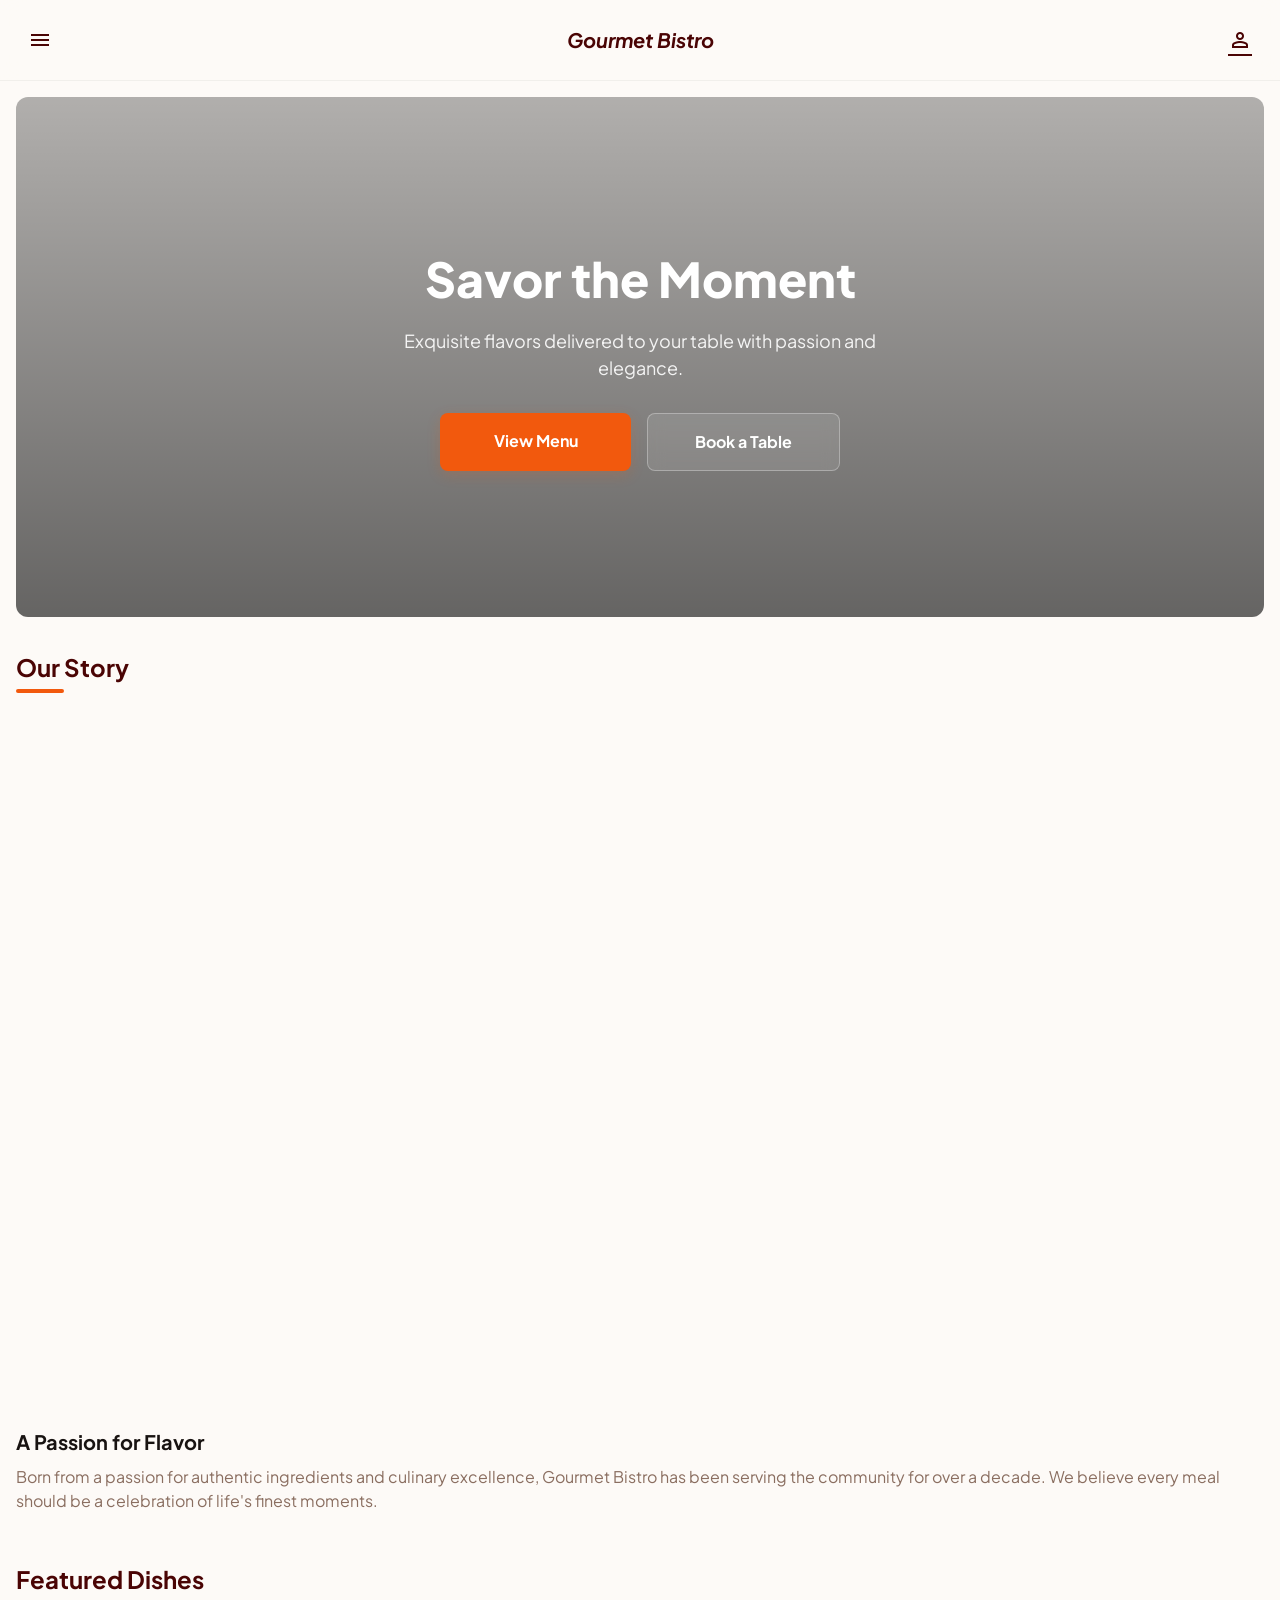
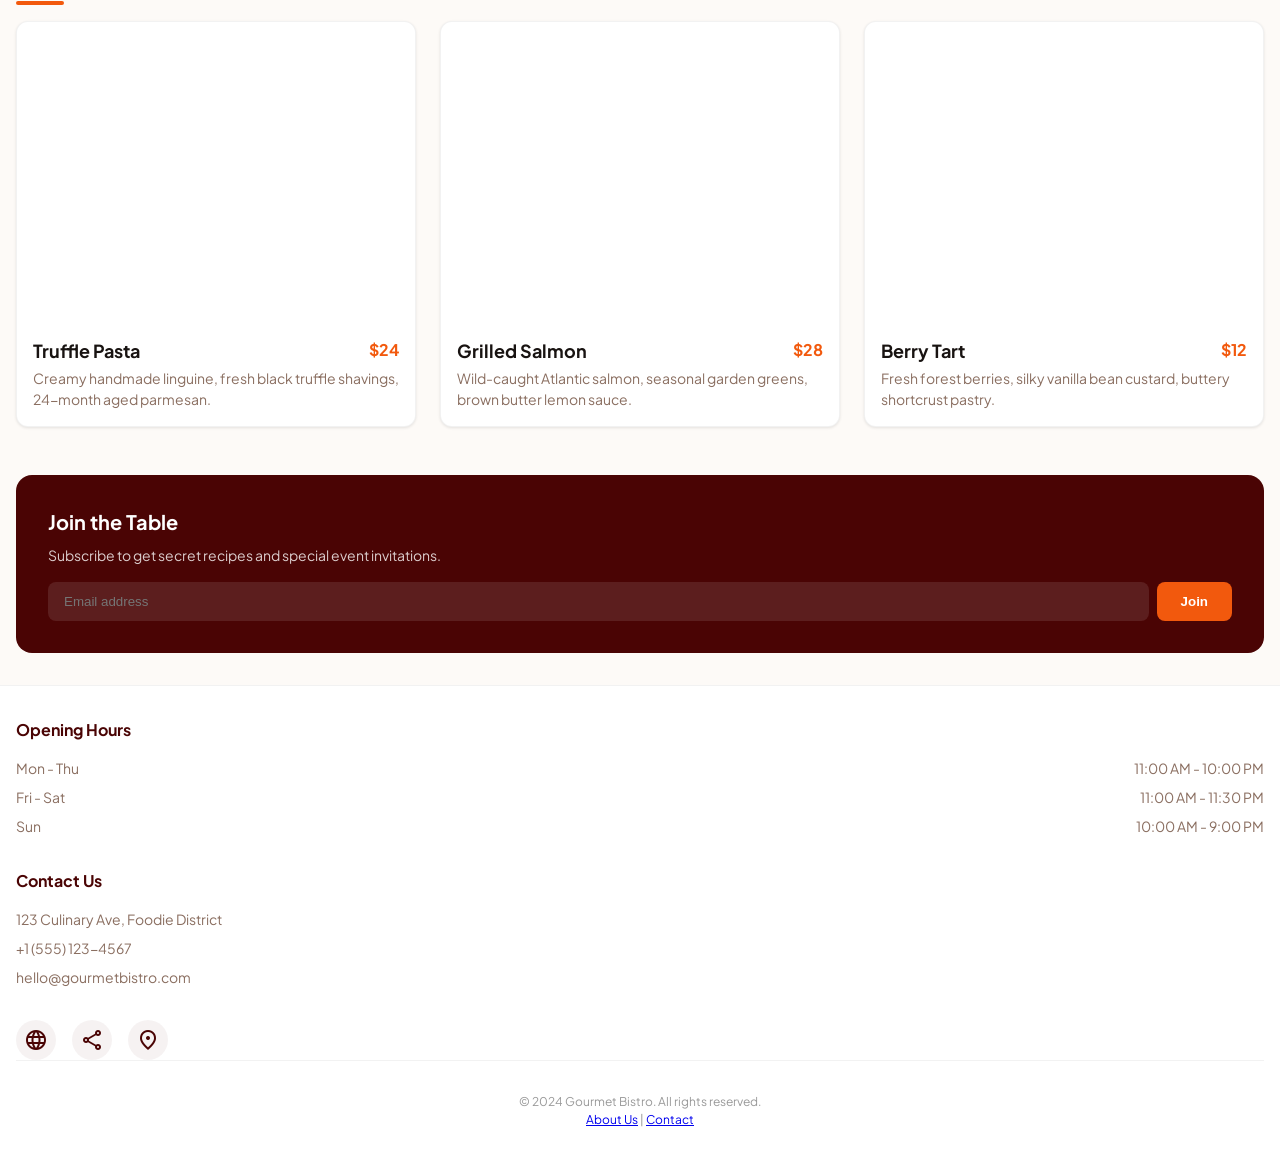
==== index.html @ b4aa8f28 "Initial commit: Restaurant project with HTML and CSS pages" ====
<!DOCTYPE html>
<html lang="en">
<head>
    <meta charset="UTF-8">
    <meta name="viewport" content="width=device-width, initial-scale=1.0">
    <title>Gourmet Bistro - Home</title>
    <link rel="stylesheet" href="css/index.css">
    <link href="https://fonts.googleapis.com/css2?family=Plus+Jakarta+Sans:wght@400;500;600;700;800&display=swap" rel="stylesheet">
    <link href="https://fonts.googleapis.com/css2?family=Material+Symbols+Outlined:wght@100..700,0..1&display=swap" rel="stylesheet">
</head>
<body>
    <div class="top-app-bar">
        <button class="icon-btn">
            <span class="material-symbols-outlined">menu</span>
        </button>
        <h2>Gourmet Bistro</h2>
        <a href="login.html" class="icon-btn">
            <span class="material-symbols-outlined">person</span>
        </a>
    </div>

    <section class="hero">
        <h1>Savor the Moment</h1>
        <p>Exquisite flavors delivered to your table with passion and elegance.</p>
        <div class="hero-btns">
            <a href="menu.html" class="btn-primary">View Menu</a>
            <a href="reservation.html" class="btn-outline">Book a Table</a>
        </div>
    </section>

    <section class="section-header">
        <h2>Our Story</h2>
        <div class="underline"></div>
    </section>

    <div class="story-content">
        <div class="story-image"></div>
        <div class="story-info">
            <p class="story-title">A Passion for Flavor</p>
            <p class="story-text">
                Born from a passion for authentic ingredients and culinary excellence, Gourmet Bistro has been serving the community for over a decade. We believe every meal should be a celebration of life's finest moments.
            </p>
        </div>
    </div>

    <section class="section-header">
        <h2>Featured Dishes</h2>
        <div class="underline"></div>
    </section>

    <div class="dishes-grid">
        <!-- Dish 1 -->
        <div class="dish-card">
            <div class="dish-image" style="background-image: url('https://lh3.googleusercontent.com/aida-public/[base64]');"></div>
            <div class="dish-info">
                <div class="dish-header">
                    <h3>Truffle Pasta</h3>
                    <span class="price">$24</span>
                </div>
                <p class="dish-desc">Creamy handmade linguine, fresh black truffle shavings, 24-month aged parmesan.</p>
            </div>
        </div>
        <!-- Dish 2 -->
        <div class="dish-card">
            <div class="dish-image" style="background-image: url('https://lh3.googleusercontent.com/aida-public/[base64]');"></div>
            <div class="dish-info">
                <div class="dish-header">
                    <h3>Grilled Salmon</h3>
                    <span class="price">$28</span>
                </div>
                <p class="dish-desc">Wild-caught Atlantic salmon, seasonal garden greens, brown butter lemon sauce.</p>
            </div>
        </div>
        <!-- Dish 3 -->
        <div class="dish-card">
            <div class="dish-image" style="background-image: url('https://lh3.googleusercontent.com/aida-public/[base64]');"></div>
            <div class="dish-info">
                <div class="dish-header">
                    <h3>Berry Tart</h3>
                    <span class="price">$12</span>
                </div>
                <p class="dish-desc">Fresh forest berries, silky vanilla bean custard, buttery shortcrust pastry.</p>
            </div>
        </div>
    </div>

    <section class="newsletter">
        <h3>Join the Table</h3>
        <p>Subscribe to get secret recipes and special event invitations.</p>
        <div class="newsletter-form">
            <input type="email" placeholder="Email address">
            <button>Join</button>
        </div>
    </section>

    <footer>
        <div class="footer-section">
            <h4>Opening Hours</h4>
            <div class="hours-row"><span>Mon - Thu</span> <span>11:00 AM - 10:00 PM</span></div>
            <div class="hours-row"><span>Fri - Sat</span> <span>11:00 AM - 11:30 PM</span></div>
            <div class="hours-row"><span>Sun</span> <span>10:00 AM - 9:00 PM</span></div>
        </div>
        <div class="footer-section">
            <h4>Contact Us</h4>
            <div class="contact-info">
                <p>123 Culinary Ave, Foodie District</p>
                <p>+1 (555) 123-4567</p>
                <p>hello@gourmetbistro.com</p>
            </div>
        </div>
        <div class="social-links">
            <div class="social-icon"><span class="material-symbols-outlined">language</span></div>
            <div class="social-icon"><span class="material-symbols-outlined">share</span></div>
            <div class="social-icon"><span class="material-symbols-outlined">location_on</span></div>
        </div>
        <div class="footer-bottom">
            <p>© 2024 Gourmet Bistro. All rights reserved.</p>
            <p><a href="about.html">About Us</a> | <a href="contact.html">Contact</a></p>
        </div>
    </footer>
</body>
</html>
---- css/index.css ----
:root {
    --primary: #f2590d;
    --background-light: #fdfaf7;
    --background-dark: #1a0f0a;
    --accent-burgundy: #4a0404;
    --text-main: #181311;
    --text-muted: #8a6e60;
    --white: #ffffff;
    --font-display: 'Plus Jakarta Sans', sans-serif;
}

* {
    margin: 0;
    padding: 0;
    box-sizing: border-box;
}

body {
    background-color: var(--background-light);
    color: var(--text-main);
    font-family: var(--font-display);
    line-height: 1.5;
    min-height: 100vh;
}

/* Dark Mode support */
@media (prefers-color-scheme: dark) {
    body {
        background-color: var(--background-dark);
        color: var(--white);
    }
}

.container {
    width: 100%;
    margin-right: auto;
    margin-left: auto;
}

/* Header */
.top-app-bar {
    position: sticky;
    top: 0;
    z-index: 50;
    display: flex;
    align-items: center;
    justify-content: space-between;
    background-color: rgba(253, 250, 247, 0.9);
    backdrop-filter: blur(12px);
    padding: 1rem;
    border-bottom: 1px solid rgba(24, 19, 17, 0.05);
}

.top-app-bar h2 {
    color: var(--accent-burgundy);
    font-size: 1.25rem;
    font-weight: 700;
    font-style: italic;
    flex: 1;
    text-align: center;
}

.icon-btn {
    width: 3rem;
    height: 3rem;
    display: flex;
    align-items: center;
    justify-content: center;
    background: transparent;
    border: none;
    cursor: pointer;
    color: var(--accent-burgundy);
}

/* Hero Section */
.hero {
    min-height: 520px;
    display: flex;
    flex-direction: column;
    align-items: center;
    justify-content: center;
    padding: 1.5rem;
    text-align: center;
    background-size: cover;
    background-position: center;
    background-image: linear-gradient(rgba(0, 0, 0, 0.3), rgba(0, 0, 0, 0.6)), url('https://lh3.googleusercontent.com/aida-public/[base64]');
    margin: 1rem;
    border-radius: 0.75rem;
}

.hero h1 {
    color: var(--white);
    font-size: 3rem;
    font-weight: 800;
    margin-bottom: 0.75rem;
}

.hero p {
    color: rgba(255, 255, 255, 0.9);
    font-size: 1.125rem;
    max-width: 480px;
    margin: 0 auto 2rem;
}

.hero-btns {
    display: flex;
    gap: 1rem;
    width: 100%;
    max-width: 400px;
}

.btn-primary {
    background-color: var(--primary);
    color: var(--white);
    padding: 1rem 1.5rem;
    border-radius: 0.5rem;
    font-weight: 700;
    text-decoration: none;
    flex: 1;
    box-shadow: 0 4px 14px rgba(242, 89, 13, 0.2);
    border: none;
}

.btn-outline {
    background-color: rgba(255, 255, 255, 0.1);
    color: var(--white);
    padding: 1rem 1.5rem;
    border-radius: 0.5rem;
    font-weight: 700;
    text-decoration: none;
    flex: 1;
    backdrop-filter: blur(8px);
    border: 1px solid rgba(255, 255, 255, 0.3);
}

/* Section Styling */
.section-header {
    margin-top: 2rem;
    padding: 0 1rem;
}

.section-header h2 {
    color: var(--accent-burgundy);
    font-size: 1.5rem;
    font-weight: 700;
    margin-bottom: 0.25rem;
}

.underline {
    width: 3rem;
    height: 4px;
    background-color: var(--primary);
    border-radius: 9999px;
}

/* Our Story */
.story-content {
    padding: 1rem;
}

.story-image {
    width: 100%;
    aspect-ratio: 16/9;
    background-size: cover;
    background-position: center;
    border-radius: 0.75rem;
    margin-bottom: 1rem;
    background-image: url('https://lh3.googleusercontent.com/aida-public/[base64]');
}

.story-title {
    font-size: 1.25rem;
    font-weight: 700;
    margin-bottom: 0.5rem;
}

.story-text {
    color: var(--text-muted);
}

/* Featured Dishes */
.dishes-grid {
    display: grid;
    grid-template-columns: 1fr;
    gap: 1.5rem;
    padding: 1rem;
}

.dish-card {
    background: var(--white);
    border-radius: 0.75rem;
    overflow: hidden;
    box-shadow: 0 1px 3px rgba(0,0,0,0.1);
    border: 1px solid rgba(0,0,0,0.05);
}

.dish-image {
    width: 100%;
    aspect-ratio: 4/3;
    background-size: cover;
    background-position: center;
}

.dish-info {
    padding: 1rem;
}

.dish-header {
    display: flex;
    justify-content: space-between;
    align-items: center;
    margin-bottom: 0.25rem;
}

.dish-header h3 {
    font-size: 1.125rem;
    font-weight: 700;
}

.dish-header .price {
    color: var(--primary);
    font-weight: 700;
}

.dish-desc {
    font-size: 0.875rem;
    color: var(--text-muted);
}

/* Newsletter */
.newsletter {
    background-color: var(--accent-burgundy);
    color: var(--white);
    padding: 2rem;
    margin: 2rem 1rem;
    border-radius: 1rem;
}

.newsletter h3 {
    font-size: 1.25rem;
    font-weight: 700;
    margin-bottom: 0.5rem;
}

.newsletter p {
    font-size: 0.875rem;
    opacity: 0.8;
    margin-bottom: 1rem;
}

.newsletter-form {
    display: flex;
    gap: 0.5rem;
}

.newsletter-form input {
    flex: 1;
    padding: 0.75rem 1rem;
    border-radius: 0.5rem;
    border: none;
    background: rgba(255,255,255,0.1);
    color: var(--white);
}

.newsletter-form button {
    background-color: var(--primary);
    color: var(--white);
    padding: 0.75rem 1.5rem;
    border-radius: 0.5rem;
    border: none;
    font-weight: 700;
    cursor: pointer;
}

/* Footer */
footer {
    background-color: var(--white);
    padding: 2rem 1rem;
    border-top: 1px solid rgba(0,0,0,0.05);
}

.footer-section {
    margin-bottom: 2rem;
}

.footer-section h4 {
    color: var(--accent-burgundy);
    margin-bottom: 1rem;
    font-weight: 700;
}

.hours-row {
    display: flex;
    justify-content: space-between;
    font-size: 0.875rem;
    color: var(--text-muted);
    margin-bottom: 0.5rem;
}

.contact-info p {
    font-size: 0.875rem;
    color: var(--text-muted);
    margin-bottom: 0.5rem;
}

.social-links {
    display: flex;
    gap: 1rem;
}

.social-icon {
    width: 2.5rem;
    height: 2.5rem;
    background: rgba(74, 4, 4, 0.05);
    border-radius: 50%;
    display: flex;
    align-items: center;
    justify-content: center;
    color: var(--accent-burgundy);
}

.footer-bottom {
    padding-top: 2rem;
    border-top: 1px solid rgba(0,0,0,0.05);
    text-align: center;
    font-size: 0.75rem;
    color: #999;
}

/* Responsive */
@media (min-width: 768px) {
    .dishes-grid {
        grid-template-columns: repeat(3, 1fr);
    }
}
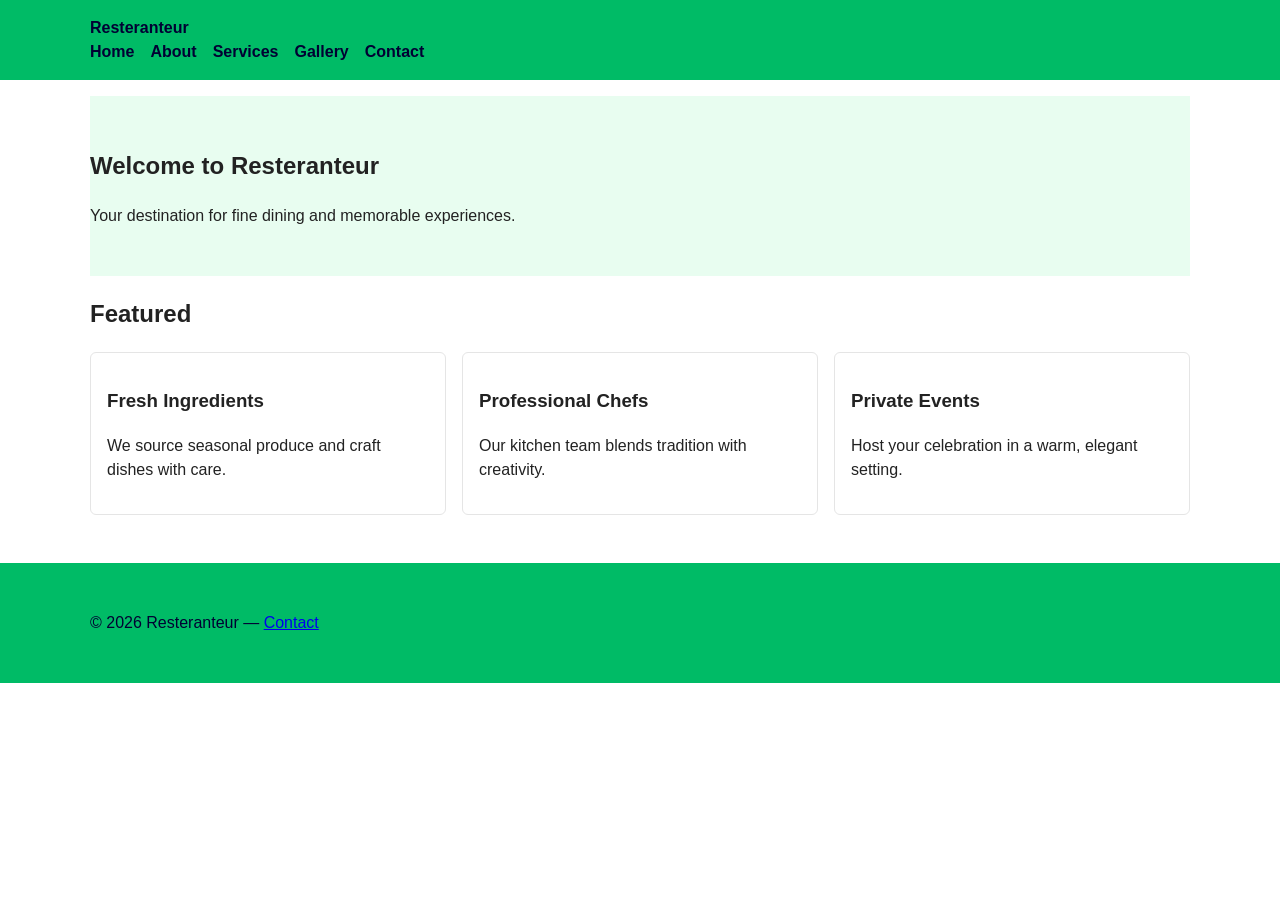
==== commit ebd1a6d9: "Add 5-page HTML site" ====
--- a/index.html
+++ b/index.html
@@ -1,122 +1,68 @@
-<!DOCTYPE html>
+<!doctype html>
 <html lang="en">
 <head>
-    <meta charset="UTF-8">
-    <meta name="viewport" content="width=device-width, initial-scale=1.0">
-    <title>Gourmet Bistro - Home</title>
-    <link rel="stylesheet" href="css/index.css">
-    <link href="https://fonts.googleapis.com/css2?family=Plus+Jakarta+Sans:wght@400;500;600;700;800&display=swap" rel="stylesheet">
-    <link href="https://fonts.googleapis.com/css2?family=Material+Symbols+Outlined:wght@100..700,0..1&display=swap" rel="stylesheet">
+  <meta charset="utf-8">
+  <meta name="viewport" content="width=device-width, initial-scale=1">
+  <title>Resteranteur — Home</title>
+  <style>
+    :root{font-family:Arial,Helvetica,sans-serif;color:#222}
+    body{margin:0;line-height:1.5}
+    header,footer{background:#0b6;color:#003}
+    .container{width:90%;max-width:1100px;margin:0 auto;padding:1rem}
+    nav ul{list-style:none;padding:0;display:flex;gap:1rem;margin:0}
+    nav a{color:inherit;text-decoration:none;font-weight:600}
+    .hero{padding:2rem 0;background:#e8fdf0}
+    .grid{display:grid;grid-template-columns:repeat(auto-fit,minmax(220px,1fr));gap:1rem}
+    .card{background:#fff;padding:1rem;border:1px solid #e5e5e5;border-radius:6px}
+    footer{padding:1rem 0;margin-top:2rem}
+    .logo{font-weight:700}
+  </style>
 </head>
 <body>
-    <div class="top-app-bar">
-        <button class="icon-btn">
-            <span class="material-symbols-outlined">menu</span>
-        </button>
-        <h2>Gourmet Bistro</h2>
-        <a href="login.html" class="icon-btn">
-            <span class="material-symbols-outlined">person</span>
-        </a>
+  <header>
+    <div class="container">
+      <div class="logo">Resteranteur</div>
+      <nav>
+        <ul>
+          <li><a href="index.html">Home</a></li>
+          <li><a href="about.html">About</a></li>
+          <li><a href="services.html">Services</a></li>
+          <li><a href="gallery.html">Gallery</a></li>
+          <li><a href="contact.html">Contact</a></li>
+        </ul>
+      </nav>
     </div>
+  </header>
 
+  <main class="container">
     <section class="hero">
-        <h1>Savor the Moment</h1>
-        <p>Exquisite flavors delivered to your table with passion and elegance.</p>
-        <div class="hero-btns">
-            <a href="menu.html" class="btn-primary">View Menu</a>
-            <a href="reservation.html" class="btn-outline">Book a Table</a>
-        </div>
+      <h1>Welcome to Resteranteur</h1>
+      <p>Your destination for fine dining and memorable experiences.</p>
     </section>
 
-    <section class="section-header">
-        <h2>Our Story</h2>
-        <div class="underline"></div>
+    <section>
+      <h2>Featured</h2>
+      <div class="grid">
+        <article class="card">
+          <h3>Fresh Ingredients</h3>
+          <p>We source seasonal produce and craft dishes with care.</p>
+        </article>
+        <article class="card">
+          <h3>Professional Chefs</h3>
+          <p>Our kitchen team blends tradition with creativity.</p>
+        </article>
+        <article class="card">
+          <h3>Private Events</h3>
+          <p>Host your celebration in a warm, elegant setting.</p>
+        </article>
+      </div>
     </section>
+  </main>
 
-    <div class="story-content">
-        <div class="story-image"></div>
-        <div class="story-info">
-            <p class="story-title">A Passion for Flavor</p>
-            <p class="story-text">
-                Born from a passion for authentic ingredients and culinary excellence, Gourmet Bistro has been serving the community for over a decade. We believe every meal should be a celebration of life's finest moments.
-            </p>
-        </div>
+  <footer>
+    <div class="container">
+      <p>&copy; 2026 Resteranteur — <a href="contact.html">Contact</a></p>
     </div>
-
-    <section class="section-header">
-        <h2>Featured Dishes</h2>
-        <div class="underline"></div>
-    </section>
-
-    <div class="dishes-grid">
-        <!-- Dish 1 -->
-        <div class="dish-card">
-            <div class="dish-image" style="background-image: url('https://lh3.googleusercontent.com/aida-public/[base64]');"></div>
-            <div class="dish-info">
-                <div class="dish-header">
-                    <h3>Truffle Pasta</h3>
-                    <span class="price">$24</span>
-                </div>
-                <p class="dish-desc">Creamy handmade linguine, fresh black truffle shavings, 24-month aged parmesan.</p>
-            </div>
-        </div>
-        <!-- Dish 2 -->
-        <div class="dish-card">
-            <div class="dish-image" style="background-image: url('https://lh3.googleusercontent.com/aida-public/[base64]');"></div>
-            <div class="dish-info">
-                <div class="dish-header">
-                    <h3>Grilled Salmon</h3>
-                    <span class="price">$28</span>
-                </div>
-                <p class="dish-desc">Wild-caught Atlantic salmon, seasonal garden greens, brown butter lemon sauce.</p>
-            </div>
-        </div>
-        <!-- Dish 3 -->
-        <div class="dish-card">
-            <div class="dish-image" style="background-image: url('https://lh3.googleusercontent.com/aida-public/[base64]');"></div>
-            <div class="dish-info">
-                <div class="dish-header">
-                    <h3>Berry Tart</h3>
-                    <span class="price">$12</span>
-                </div>
-                <p class="dish-desc">Fresh forest berries, silky vanilla bean custard, buttery shortcrust pastry.</p>
-            </div>
-        </div>
-    </div>
-
-    <section class="newsletter">
-        <h3>Join the Table</h3>
-        <p>Subscribe to get secret recipes and special event invitations.</p>
-        <div class="newsletter-form">
-            <input type="email" placeholder="Email address">
-            <button>Join</button>
-        </div>
-    </section>
-
-    <footer>
-        <div class="footer-section">
-            <h4>Opening Hours</h4>
-            <div class="hours-row"><span>Mon - Thu</span> <span>11:00 AM - 10:00 PM</span></div>
-            <div class="hours-row"><span>Fri - Sat</span> <span>11:00 AM - 11:30 PM</span></div>
-            <div class="hours-row"><span>Sun</span> <span>10:00 AM - 9:00 PM</span></div>
-        </div>
-        <div class="footer-section">
-            <h4>Contact Us</h4>
-            <div class="contact-info">
-                <p>123 Culinary Ave, Foodie District</p>
-                <p>+1 (555) 123-4567</p>
-                <p>hello@gourmetbistro.com</p>
-            </div>
-        </div>
-        <div class="social-links">
-            <div class="social-icon"><span class="material-symbols-outlined">language</span></div>
-            <div class="social-icon"><span class="material-symbols-outlined">share</span></div>
-            <div class="social-icon"><span class="material-symbols-outlined">location_on</span></div>
-        </div>
-        <div class="footer-bottom">
-            <p>© 2024 Gourmet Bistro. All rights reserved.</p>
-            <p><a href="about.html">About Us</a> | <a href="contact.html">Contact</a></p>
-        </div>
-    </footer>
+  </footer>
 </body>
 </html>
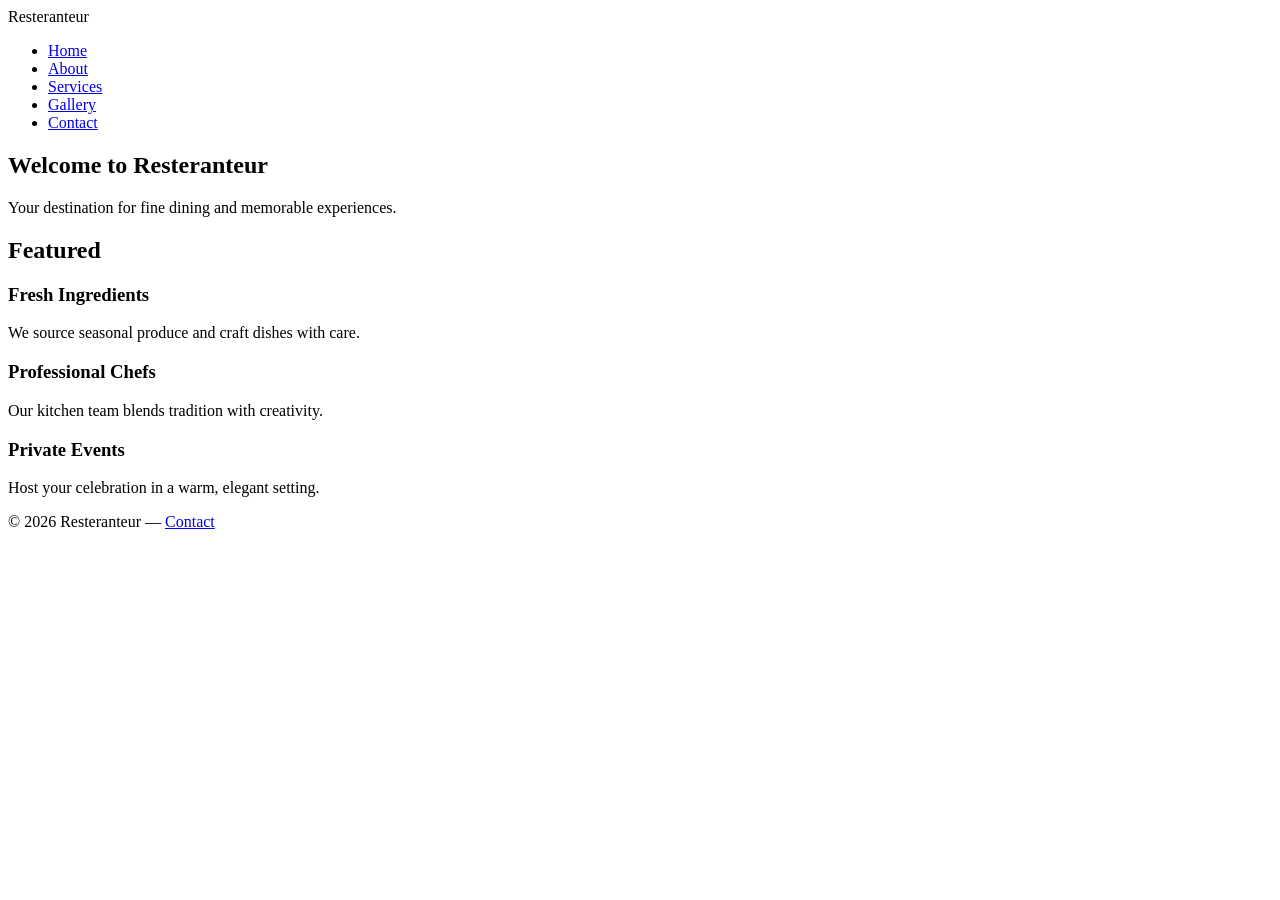
==== commit 0fc40992: "Remove all inline CSS from HTML files" ====
--- a/index.html
+++ b/index.html
@@ -4,19 +4,7 @@
   <meta charset="utf-8">
   <meta name="viewport" content="width=device-width, initial-scale=1">
   <title>Resteranteur — Home</title>
-  <style>
-    :root{font-family:Arial,Helvetica,sans-serif;color:#222}
-    body{margin:0;line-height:1.5}
-    header,footer{background:#0b6;color:#003}
-    .container{width:90%;max-width:1100px;margin:0 auto;padding:1rem}
-    nav ul{list-style:none;padding:0;display:flex;gap:1rem;margin:0}
-    nav a{color:inherit;text-decoration:none;font-weight:600}
-    .hero{padding:2rem 0;background:#e8fdf0}
-    .grid{display:grid;grid-template-columns:repeat(auto-fit,minmax(220px,1fr));gap:1rem}
-    .card{background:#fff;padding:1rem;border:1px solid #e5e5e5;border-radius:6px}
-    footer{padding:1rem 0;margin-top:2rem}
-    .logo{font-weight:700}
-  </style>
+  
 </head>
 <body>
   <header>
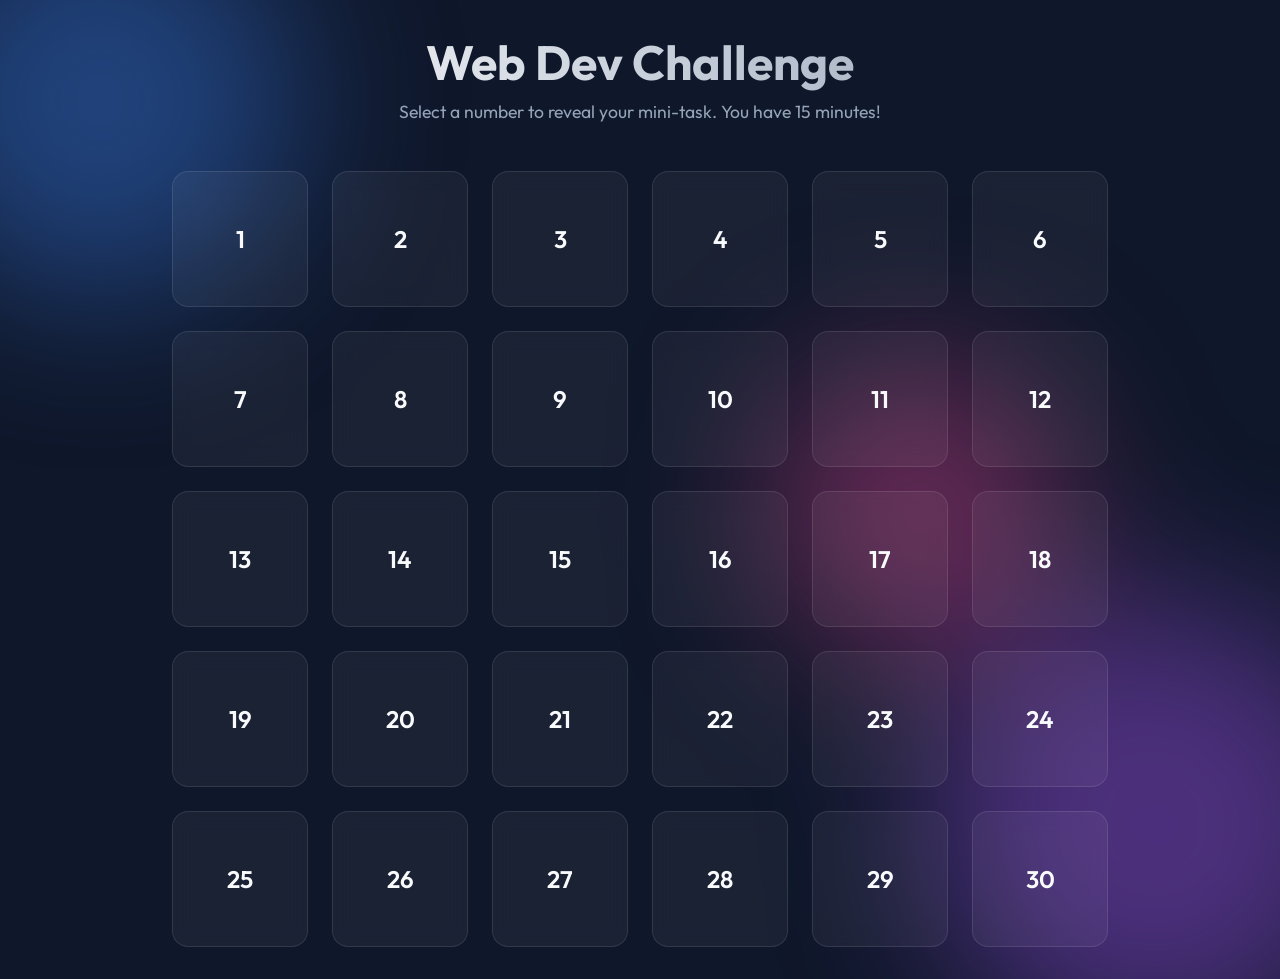
==== commit 1b9ae90c: "Complete 30 UI mini-tasks challenge with full solutions and timer" ====
--- a/index.html
+++ b/index.html
@@ -1,56 +1,73 @@
-<!doctype html>
+<!DOCTYPE html>
 <html lang="en">
+
 <head>
-  <meta charset="utf-8">
-  <meta name="viewport" content="width=device-width, initial-scale=1">
-  <title>Resteranteur — Home</title>
-  
+    <meta charset="UTF-8">
+    <meta name="viewport" content="width=device-width, initial-scale=1.0">
+    <title>Web Dev Mini-Tasks Challenge</title>
+    <link rel="stylesheet" href="style.css">
+    <link rel="preconnect" href="https://fonts.googleapis.com">
+    <link rel="preconnect" href="https://fonts.gstatic.com" crossorigin>
+    <link href="https://fonts.googleapis.com/css2?family=Outfit:wght@300;400;600;700&display=swap" rel="stylesheet">
 </head>
+
 <body>
-  <header>
-    <div class="container">
-      <div class="logo">Resteranteur</div>
-      <nav>
-        <ul>
-          <li><a href="index.html">Home</a></li>
-          <li><a href="about.html">About</a></li>
-          <li><a href="services.html">Services</a></li>
-          <li><a href="gallery.html">Gallery</a></li>
-          <li><a href="contact.html">Contact</a></li>
-        </ul>
-      </nav>
+    <div class="background-blobs">
+        <div class="blob blob-1"></div>
+        <div class="blob blob-2"></div>
+        <div class="blob blob-3"></div>
     </div>
-  </header>
 
-  <main class="container">
-    <section class="hero">
-      <h1>Welcome to Resteranteur</h1>
-      <p>Your destination for fine dining and memorable experiences.</p>
-    </section>
+    <main class="container">
+        <header>
+            <h1>Web Dev Challenge</h1>
+            <p>Select a number to reveal your mini-task. You have 15 minutes!</p>
+        </header>
 
-    <section>
-      <h2>Featured</h2>
-      <div class="grid">
-        <article class="card">
-          <h3>Fresh Ingredients</h3>
-          <p>We source seasonal produce and craft dishes with care.</p>
-        </article>
-        <article class="card">
-          <h3>Professional Chefs</h3>
-          <p>Our kitchen team blends tradition with creativity.</p>
-        </article>
-        <article class="card">
-          <h3>Private Events</h3>
-          <p>Host your celebration in a warm, elegant setting.</p>
-        </article>
-      </div>
-    </section>
-  </main>
+        <div class="grid" id="taskGrid">
+            <!-- 30 numbers will be generated here -->
+        </div>
+    </main>
 
-  <footer>
-    <div class="container">
-      <p>&copy; 2026 Resteranteur — <a href="contact.html">Contact</a></p>
+    <!-- Name Input Modal -->
+    <div id="nameModal" class="modal">
+        <div class="modal-content glass">
+            <h2>Enter Your Name</h2>
+            <p>To start the challenge, please provide your name.</p>
+            <input type="text" id="userName" placeholder="Your Name" autocomplete="off">
+            <button id="startBtn" class="btn-primary">Start Challenge</button>
+        </div>
     </div>
-  </footer>
+
+    <!-- Task Modal -->
+    <div id="taskModal" class="modal">
+        <div class="modal-content glass">
+            <div class="modal-header">
+                <h2 id="modalTaskTitle">Task Title</h2>
+                <div id="timerDisplay" class="timer">15:00</div>
+            </div>
+            <div class="modal-body">
+                <div id="taskDescription"></div>
+                <div class="task-meta">
+                    <span id="taskTopic" class="badge">Topic</span>
+                </div>
+            </div>
+            <div class="modal-footer">
+                <button id="closeTaskBtn" class="btn-secondary">Close</button>
+            </div>
+        </div>
+    </div>
+
+    <!-- Time Elapsed Alert -->
+    <div id="timeAlert" class="time-alert-overlay">
+        <div class="time-alert-box glass">
+            <h1>TIME ELAPSED!</h1>
+            <p>Your 18 minutes (15 + 3 overtime) are up.</p>
+            <button onclick="location.reload()" class="btn-primary">Try Another Task</button>
+        </div>
+    </div>
+
+    <script src="script.js"></script>
 </body>
-</html>
+
+</html>
--- a/style.css
+++ b/style.css
@@ -0,0 +1,351 @@
+:root {
+    --primary: #6366f1;
+    --primary-hover: #4f46e5;
+    --bg-dark: #0f172a;
+    --text-light: #f8fafc;
+    --text-muted: #94a3b8;
+    --glass-bg: rgba(255, 255, 255, 0.05);
+    --glass-border: rgba(255, 255, 255, 0.1);
+    --accent-1: #3b82f6;
+    --accent-2: #a855f7;
+    --accent-3: #ec4899;
+}
+
+* {
+    margin: 0;
+    padding: 0;
+    box-sizing: border-box;
+}
+
+body {
+    font-family: 'Outfit', sans-serif;
+    background-color: var(--bg-dark);
+    color: var(--text-light);
+    min-height: 100vh;
+    display: flex;
+    justify-content: center;
+    align-items: center;
+    overflow-x: hidden;
+}
+
+/* Background Animations */
+.background-blobs {
+    position: fixed;
+    top: 0;
+    left: 0;
+    width: 100%;
+    height: 100%;
+    z-index: -1;
+    filter: blur(80px);
+}
+
+.blob {
+    position: absolute;
+    border-radius: 50%;
+    opacity: 0.4;
+    animation: move 20s infinite alternate;
+}
+
+.blob-1 {
+    width: 400px;
+    height: 400px;
+    background: var(--accent-1);
+    top: -100px;
+    left: -100px;
+}
+
+.blob-2 {
+    width: 450px;
+    height: 450px;
+    background: var(--accent-2);
+    bottom: -150px;
+    right: -100px;
+    animation-delay: -5s;
+}
+
+.blob-3 {
+    width: 300px;
+    height: 300px;
+    background: var(--accent-3);
+    top: 40%;
+    left: 60%;
+    animation-delay: -10s;
+}
+
+@keyframes move {
+    from {
+        transform: translate(0, 0) scale(1);
+    }
+
+    to {
+        transform: translate(100px, 100px) scale(1.1);
+    }
+}
+
+.container {
+    max-width: 1000px;
+    width: 90%;
+    padding: 2rem;
+    text-align: center;
+}
+
+header {
+    margin-bottom: 3rem;
+}
+
+header h1 {
+    font-size: 3rem;
+    font-weight: 700;
+    background: linear-gradient(to right, #fff, #94a3b8);
+    -webkit-background-clip: text;
+    -webkit-text-fill-color: transparent;
+    margin-bottom: 0.5rem;
+}
+
+header p {
+    color: var(--text-muted);
+    font-size: 1.1rem;
+}
+
+/* Grid Layout */
+.grid {
+    display: grid;
+    grid-template-columns: repeat(auto-fit, minmax(120px, 1fr));
+    gap: 1.5rem;
+    perspective: 1000px;
+}
+
+.card-num {
+    background: var(--glass-bg);
+    border: 1px solid var(--glass-border);
+    backdrop-filter: blur(10px);
+    aspect-ratio: 1;
+    display: flex;
+    justify-content: center;
+    align-items: center;
+    font-size: 1.5rem;
+    font-weight: 600;
+    border-radius: 1rem;
+    cursor: pointer;
+    transition: all 0.4s cubic-bezier(0.175, 0.885, 0.32, 1.275);
+    position: relative;
+    overflow: hidden;
+}
+
+.card-num::before {
+    content: '';
+    position: absolute;
+    top: 0;
+    left: 0;
+    width: 100%;
+    height: 100%;
+    background: linear-gradient(45deg, transparent, rgba(255, 255, 255, 0.1), transparent);
+    transform: translateX(-100%);
+    transition: 0.5s;
+}
+
+.card-num:hover {
+    transform: translateY(-10px) scale(1.05);
+    background: rgba(255, 255, 255, 0.1);
+    box-shadow: 0 20px 40px rgba(0, 0, 0, 0.3);
+    border-color: rgba(255, 255, 255, 0.3);
+}
+
+.card-num:hover::before {
+    transform: translateX(100%);
+}
+
+/* Modals */
+.modal {
+    position: fixed;
+    top: 0;
+    left: 0;
+    width: 100%;
+    height: 100%;
+    background: rgba(0, 0, 0, 0.8);
+    display: none;
+    justify-content: center;
+    align-items: center;
+    z-index: 100;
+    padding: 1rem;
+}
+
+.modal.active {
+    display: flex;
+    animation: fadeIn 0.3s forwards;
+}
+
+.glass {
+    background: rgba(30, 41, 59, 0.7);
+    backdrop-filter: blur(20px);
+    border: 1px solid var(--glass-border);
+    border-radius: 2rem;
+    padding: 3rem;
+    max-width: 500px;
+    width: 100%;
+    box-shadow: 0 25px 50px -12px rgba(0, 0, 0, 0.5);
+    transform: scale(0.9);
+    transition: 0.3s;
+}
+
+.modal.active .glass {
+    transform: scale(1);
+}
+
+@keyframes fadeIn {
+    from {
+        opacity: 0;
+    }
+
+    to {
+        opacity: 1;
+    }
+}
+
+.modal-header {
+    display: flex;
+    justify-content: space-between;
+    align-items: center;
+    margin-bottom: 1.5rem;
+}
+
+.timer {
+    font-size: 1.25rem;
+    font-weight: 700;
+    color: var(--accent-1);
+    background: rgba(59, 130, 246, 0.1);
+    padding: 0.5rem 1rem;
+    border-radius: 0.75rem;
+}
+
+.timer.overtime {
+    color: #f59e0b;
+    background: rgba(245, 158, 11, 0.1);
+    animation: pulse 1s infinite;
+}
+
+@keyframes pulse {
+    0% {
+        transform: scale(1);
+    }
+
+    50% {
+        transform: scale(1.05);
+    }
+
+    100% {
+        transform: scale(1);
+    }
+}
+
+/* Buttons and Inputs */
+input[type="text"] {
+    width: 100%;
+    padding: 1rem 1.5rem;
+    background: rgba(255, 255, 255, 0.05);
+    border: 1px solid var(--glass-border);
+    border-radius: 0.75rem;
+    color: #fff;
+    font-size: 1rem;
+    margin: 1.5rem 0;
+    outline: none;
+    transition: 0.3s;
+}
+
+input[type="text"]:focus {
+    border-color: var(--primary);
+    background: rgba(255, 255, 255, 0.1);
+}
+
+.btn-primary {
+    width: 100%;
+    padding: 1rem;
+    background: var(--primary);
+    color: #fff;
+    border: none;
+    border-radius: 0.75rem;
+    font-size: 1rem;
+    font-weight: 600;
+    cursor: pointer;
+    transition: all 0.3s;
+}
+
+.btn-primary:hover {
+    background: var(--primary-hover);
+    transform: translateY(-2px);
+    box-shadow: 0 10px 20px rgba(99, 102, 241, 0.3);
+}
+
+.btn-secondary {
+    padding: 0.75rem 1.5rem;
+    background: transparent;
+    border: 1px solid var(--glass-border);
+    color: var(--text-muted);
+    border-radius: 0.75rem;
+    cursor: pointer;
+    transition: 0.3s;
+}
+
+.btn-secondary:hover {
+    border-color: #fff;
+    color: #fff;
+}
+
+/* Badges */
+.badge {
+    display: inline-block;
+    padding: 0.25rem 0.75rem;
+    border-radius: 9999px;
+    font-size: 0.75rem;
+    font-weight: 600;
+    background: var(--primary);
+    color: #fff;
+}
+
+/* Time Elapsed Alert */
+.time-alert-overlay {
+    position: fixed;
+    top: 0;
+    left: 0;
+    width: 100%;
+    height: 100%;
+    background: #000;
+    z-index: 1000;
+    display: none;
+    flex-direction: column;
+    justify-content: center;
+    align-items: center;
+    text-align: center;
+}
+
+.time-alert-box {
+    max-width: 600px;
+}
+
+.time-alert-box h1 {
+    font-size: 5rem;
+    color: #ef4444;
+    margin-bottom: 1rem;
+    letter-spacing: -2px;
+}
+
+.time-alert-box p {
+    font-size: 1.5rem;
+    margin-bottom: 2rem;
+    color: var(--text-muted);
+}
+
+/* Responsive */
+@media (max-width: 640px) {
+    header h1 {
+        font-size: 2rem;
+    }
+
+    .grid {
+        grid-template-columns: repeat(3, 1fr);
+    }
+
+    .glass {
+        padding: 2rem;
+    }
+}
